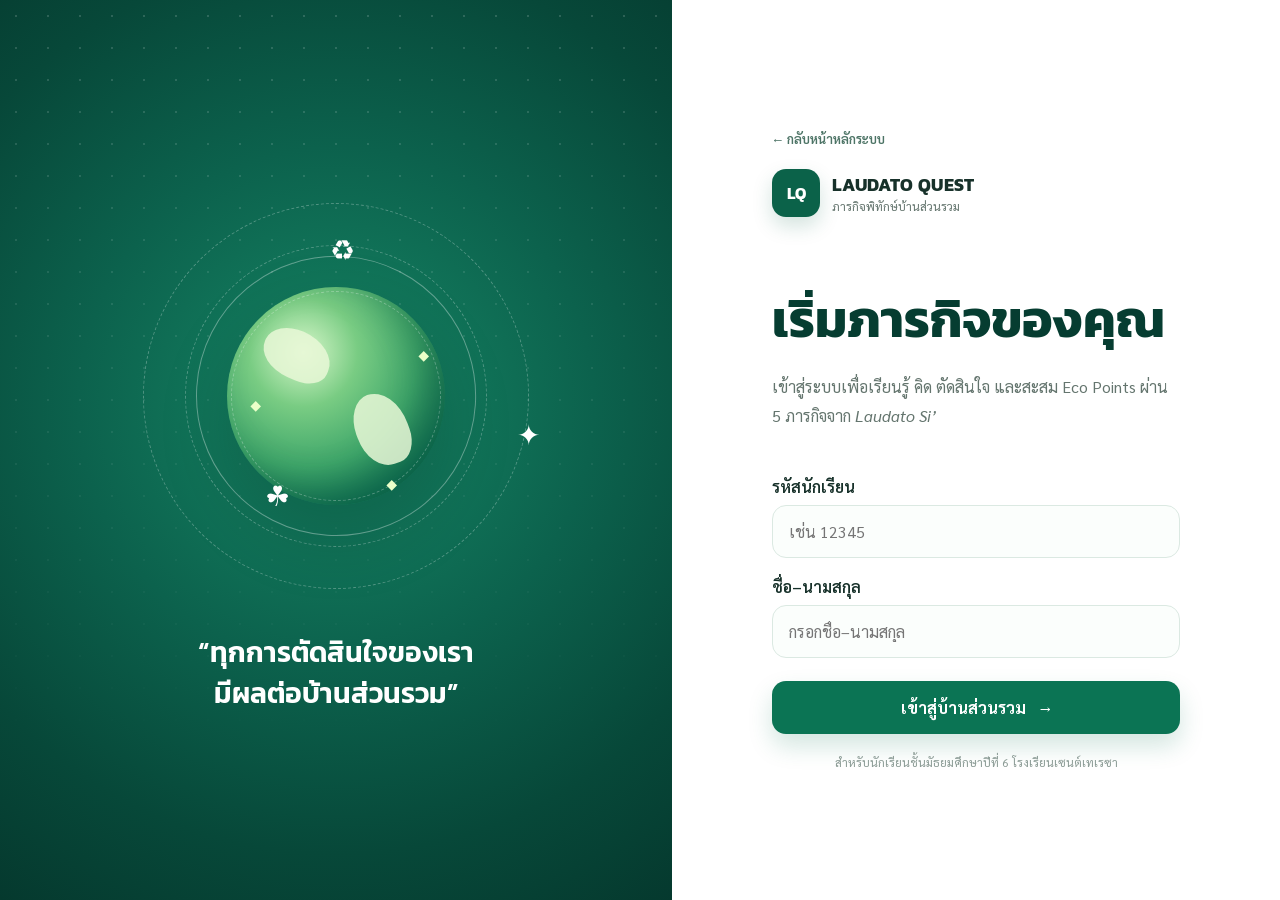
==== student.html @ 0cfd8589 "Move student app to dedicated student page" ====
<!doctype html>
<html lang="th">
<head>
  <meta charset="utf-8" />
  <meta name="viewport" content="width=device-width, initial-scale=1" />
  <meta name="theme-color" content="#0b6b4f" />
  <meta name="description" content="LAUDATO QUEST เว็บแอปพลิเคชันเกมมิฟิเคชัน เรื่อง พระสมณสาส์น Laudato Si’" />
  <title>LAUDATO QUEST | ระบบนักเรียน</title>
  <link rel="preconnect" href="https://fonts.googleapis.com">
  <link rel="preconnect" href="https://fonts.gstatic.com" crossorigin>
  <link href="https://fonts.googleapis.com/css2?family=Kanit:wght@400;500;600;700&family=Sarabun:wght@400;500;600;700&display=swap" rel="stylesheet">
  <link rel="stylesheet" href="styles.css" />
  <style>
    .account-actions{display:flex;align-items:center;gap:8px}
    .logout-button{height:50px;border:1px solid #e6ece9;background:#fff;color:#7a4b45;border-radius:16px;padding:0 14px;display:flex;align-items:center;gap:7px;font-weight:700;transition:.2s}
    .logout-button:hover{background:#fff4f1;border-color:#e9c6bd;color:#9a473a;transform:translateY(-1px)}
    .logout-button svg{width:18px;height:18px;fill:none;stroke:currentColor;stroke-width:2;stroke-linecap:round;stroke-linejoin:round}
    .portal-back{display:inline-flex;align-items:center;gap:7px;color:#4d7466;text-decoration:none;font:600 13px "Sarabun";margin-bottom:22px}.portal-back:hover{color:#0b6b4f}
    @media(max-width:760px){.logout-button{width:44px;height:44px;padding:0;justify-content:center;border-radius:13px}.logout-button .logout-text{display:none}.account-actions{gap:6px}.profile-pill{padding-right:8px}}
  </style>
</head>
<body>
  <div class="ambient ambient-one"></div>
  <div class="ambient ambient-two"></div>

  <section class="login-screen" id="loginScreen" aria-labelledby="loginTitle">
    <div class="login-visual" aria-hidden="true">
      <div class="planet-wrap">
        <div class="planet">
          <span class="leaf leaf-a">◆</span>
          <span class="leaf leaf-b">◆</span>
          <span class="leaf leaf-c">◆</span>
          <div class="planet-ring"></div>
        </div>
        <div class="orbit orbit-a"><span>♻</span></div>
        <div class="orbit orbit-b"><span>✦</span></div>
        <div class="orbit orbit-c"><span>☘</span></div>
      </div>
      <p class="visual-quote">“ทุกการตัดสินใจของเรา<br>มีผลต่อบ้านส่วนรวม”</p>
    </div>

    <div class="login-panel">
      <a class="portal-back" href="index.html">← กลับหน้าหลักระบบ</a>
      <div class="brand brand-login">
        <div class="brand-mark">LQ</div>
        <div>
          <strong>LAUDATO QUEST</strong>
          <span>ภารกิจพิทักษ์บ้านส่วนรวม</span>
        </div>
      </div>

      <div class="login-copy">
        <h1 id="loginTitle">เริ่มภารกิจของคุณ</h1>
        <p>เข้าสู่ระบบเพื่อเรียนรู้ คิด ตัดสินใจ และสะสม Eco Points ผ่าน 5 ภารกิจจาก <em>Laudato Si’</em></p>
      </div>

      <form id="loginForm" class="login-form">
        <label>
          <span>รหัสนักเรียน</span>
          <input id="studentId" name="studentId" inputmode="numeric" autocomplete="username" placeholder="เช่น 12345" required />
        </label>
        <label>
          <span>ชื่อ–นามสกุล</span>
          <input id="studentName" name="studentName" autocomplete="name" placeholder="กรอกชื่อ–นามสกุล" required />
        </label>
        <button class="btn btn-primary btn-large" type="submit">เข้าสู่บ้านส่วนรวม <span>→</span></button>
      </form>
      <p class="login-note">สำหรับนักเรียนชั้นมัธยมศึกษาปีที่ 6 โรงเรียนเซนต์เทเรซา</p>
    </div>
  </section>

  <div class="app-shell is-hidden" id="appShell">
    <header class="topbar">
      <a class="brand" href="#home" aria-label="LAUDATO QUEST หน้าหลัก">
        <div class="brand-mark">LQ</div>
        <div>
          <strong>LAUDATO QUEST</strong>
          <span>ภารกิจพิทักษ์บ้านส่วนรวม</span>
        </div>
      </a>
      <nav class="nav-links" aria-label="เมนูหลัก">
        <a class="active" href="#home">หน้าหลัก</a>
        <a href="#missions">ภารกิจ</a>
        <a href="#progress">ความก้าวหน้า</a>
      </nav>
      <div class="account-actions">
        <button class="profile-pill" id="profileButton" type="button" aria-label="ข้อมูลผู้เล่น">
          <span class="avatar" id="avatarInitial">T</span>
          <span class="profile-copy"><strong id="profileName">นักเรียน</strong><small id="profileLevel">Eco Explorer</small></span>
        </button>
        <button class="logout-button" id="logoutButton" type="button" aria-label="ออกจากระบบ">
          <svg viewBox="0 0 24 24" aria-hidden="true"><path d="M10 17l5-5-5-5"></path><path d="M15 12H3"></path><path d="M14 3h4a2 2 0 0 1 2 2v14a2 2 0 0 1-2 2h-4"></path></svg>
          <span class="logout-text">ออกจากระบบ</span>
        </button>
      </div>
    </header>

    <main>
      <section class="hero" id="home">
        <div class="hero-copy">
          <p class="section-label">OUR COMMON HOME</p>
          <h1>5 ภารกิจ เพื่อมองโลก<br><span>ด้วยความรับผิดชอบ</span></h1>
          <p class="hero-description">เรียนรู้จากสถานการณ์ใกล้ตัว เชื่อมโยงผลกระทบ ตัดสินใจ และสะท้อนการเปลี่ยนแปลงของตัวเองตามแนวคิด <em>Laudato Si’</em></p>
          <div class="hero-actions">
            <button class="btn btn-primary" id="continueButton" type="button">เริ่มภารกิจแรก <span>→</span></button>
            <button class="btn btn-ghost" id="howToPlayButton" type="button">วิธีเล่น</button>
          </div>
        </div>

        <div class="hero-dashboard" aria-label="สรุปความก้าวหน้าผู้เล่น">
          <div class="hero-orbit">
            <div class="mini-earth">♻</div>
            <span class="dot dot-1"></span><span class="dot dot-2"></span><span class="dot dot-3"></span>
          </div>
          <div class="progress-ring" id="progressRing" style="--progress:0">
            <div><strong id="progressPercent">0%</strong><span>ความก้าวหน้า</span></div>
          </div>
          <div class="current-status">
            <span>ระดับปัจจุบัน</span>
            <strong id="heroLevel">Eco Explorer</strong>
            <small id="heroLevelThai">ผู้เริ่มสำรวจ</small>
          </div>
        </div>
      </section>

      <section class="stat-strip" id="progress">
        <article><span class="stat-icon">✦</span><div><strong id="ecoPoints">0</strong><span>Eco Points</span></div></article>
        <article><span class="stat-icon">✓</span><div><strong id="completedCount">0/5</strong><span>ภารกิจสำเร็จ</span></div></article>
        <article><span class="stat-icon">◇</span><div><strong id="badgeCount">0</strong><span>เหรียญที่ได้รับ</span></div></article>
        <article><span class="stat-icon">↗</span><div><strong id="nextTarget">100</strong><span>คะแนนสู่ระดับถัดไป</span></div></article>
      </section>

      <section class="mission-section" id="missions">
        <div class="section-heading">
          <div>
            <p class="section-label">MISSION JOURNEY</p>
            <h2>เส้นทางผู้พิทักษ์บ้านส่วนรวม</h2>
            <p>ผ่านแต่ละภารกิจเพื่อปลดล็อกบทเรียนถัดไป ทุก Mission เต็ม 100 Eco Points</p>
          </div>
          <div class="legend"><span class="legend-dot done"></span>สำเร็จ <span class="legend-dot open"></span>พร้อมเล่น <span class="legend-dot locked"></span>ล็อก</div>
        </div>
        <div class="journey" id="missionJourney"></div>
      </section>

      <section class="learning-section">
        <div class="learning-copy">
          <p class="section-label">HOW YOU LEARN</p>
          <h2>ไม่ใช่แค่ตอบถูก แต่ต้องเห็นผลของการเลือก</h2>
          <p>เกมจะพาคุณผ่านวงจรการเรียนรู้ที่เชื่อมความรู้ คุณค่า ความรับผิดชอบ และการปฏิบัติจริงเข้าด้วยกัน</p>
        </div>
        <div class="learning-flow" aria-label="วงจรการเรียนรู้">
          <div><span>01</span><strong>เรียนรู้</strong><small>สำรวจข้อมูลสำคัญ</small></div><i>→</i>
          <div><span>02</span><strong>วิเคราะห์</strong><small>เชื่อมสาเหตุและผลกระทบ</small></div><i>→</i>
          <div><span>03</span><strong>ตัดสินใจ</strong><small>เลือกจากสถานการณ์จริง</small></div><i>→</i>
          <div><span>04</span><strong>สะท้อนคิด</strong><small>พิจารณาสิ่งที่จะเปลี่ยน</small></div>
        </div>
      </section>
    </main>

    <footer>
      <div class="footer-brand"><strong>LAUDATO QUEST</strong><span>เว็บแอปพลิเคชันเกมมิฟิเคชันเพื่อการเรียนรู้</span></div>
      <p>โรงเรียนเซนต์เทเรซา · Laudato Si’ · Our Common Home</p>
    </footer>
  </div>

  <dialog class="modal" id="missionModal">
    <div class="modal-shell">
      <button class="modal-close" id="missionClose" type="button" aria-label="ปิด">×</button>
      <div class="modal-progress"><span id="modalProgressBar"></span></div>
      <div id="missionModalContent"></div>
    </div>
  </dialog>

  <dialog class="modal compact" id="howToModal">
    <div class="modal-shell">
      <button class="modal-close" id="howToClose" type="button" aria-label="ปิด">×</button>
      <div class="howto-content">
        <p class="section-label">HOW TO PLAY</p>
        <h2>วิธีเล่น LAUDATO QUEST</h2>
        <ol>
          <li><span>1</span><div><strong>อ่าน Learning Card</strong><p>ทำความเข้าใจแนวคิดสำคัญของแต่ละ Mission</p></div></li>
          <li><span>2</span><div><strong>ตอบ Situation Challenge</strong><p>วิเคราะห์สถานการณ์และเลือกคำตอบที่เหมาะสม</p></div></li>
          <li><span>3</span><div><strong>อ่าน Impact Feedback</strong><p>ดูผลจากการตัดสินใจ ไม่ใช่แค่รู้ว่าถูกหรือผิด</p></div></li>
          <li><span>4</span><div><strong>ผ่านอย่างน้อย 60%</strong><p>รับ Badge และปลดล็อก Mission ถัดไป</p></div></li>
        </ol>
      </div>
    </div>
  </dialog>

  <div class="toast" id="toast" role="status" aria-live="polite"></div>

  <script src="app.js"></script>
  <script>
    document.getElementById('logoutButton')?.addEventListener('click', function () {
      const confirmed = window.confirm('ต้องการออกจากระบบใช่หรือไม่?\nความก้าวหน้าที่บันทึกในระบบจะไม่หาย');
      if (!confirmed) return;
      localStorage.removeItem('lqIdentity');
      try {
        if (document.getElementById('missionModal')?.open) document.getElementById('missionModal').close();
        if (document.getElementById('howToModal')?.open) document.getElementById('howToModal').close();
      } catch (_) {}
      window.location.reload();
    });
  </script>
</body>
</html>
---- styles.css ----
:root{
  --green-950:#063d31;
  --green-900:#0a4d3d;
  --green-800:#0b6249;
  --green-700:#0b7454;
  --green-600:#13845f;
  --green-500:#22a06b;
  --mint-100:#e6f6ee;
  --mint-50:#f4fbf7;
  --gold:#d5a93e;
  --ink:#17312a;
  --muted:#64756e;
  --line:#dbe9e2;
  --white:#fff;
  --shadow:0 24px 60px rgba(7,65,48,.12);
}
*{box-sizing:border-box}
html{scroll-behavior:smooth}
body{margin:0;font-family:"Sarabun",sans-serif;background:#f8fcfa;color:var(--ink);min-height:100vh;overflow-x:hidden}
button,input{font:inherit}
button{cursor:pointer}
a{color:inherit;text-decoration:none}
.is-hidden{display:none!important}
.ambient{position:fixed;border-radius:50%;filter:blur(80px);pointer-events:none;z-index:-2;opacity:.46}
.ambient-one{width:460px;height:460px;background:#d7f4e5;top:-180px;left:-120px}
.ambient-two{width:420px;height:420px;background:#e6efd6;right:-180px;top:45vh}

.login-screen{min-height:100vh;display:grid;grid-template-columns:1.05fr .95fr;background:var(--white)}
.login-visual{position:relative;overflow:hidden;display:flex;flex-direction:column;align-items:center;justify-content:center;padding:48px;background:radial-gradient(circle at 50% 45%,#168765 0,#0c624d 43%,#074839 75%,#05392e 100%);color:white}
.login-visual:before{content:"";position:absolute;inset:0;background-image:radial-gradient(rgba(255,255,255,.16) 1px,transparent 1px);background-size:32px 32px;mask-image:linear-gradient(to bottom,black,transparent 85%)}
.planet-wrap{position:relative;width:min(420px,72vw);aspect-ratio:1;display:grid;place-items:center}
.planet{position:relative;width:52%;aspect-ratio:1;border-radius:50%;background:radial-gradient(circle at 35% 30%,#d7f7ca,#79cc83 26%,#3ea66a 55%,#137958 76%,#0a5c46);box-shadow:inset -22px -16px 38px rgba(3,58,43,.3),0 30px 70px rgba(0,0,0,.18)}
.planet:before,.planet:after{content:"";position:absolute;background:#e9f8d7;border-radius:50% 60% 42% 55%;opacity:.85;transform:rotate(24deg)}
.planet:before{width:32%;height:22%;left:16%;top:20%}.planet:after{width:24%;height:34%;right:17%;bottom:18%;transform:rotate(-20deg)}
.planet-ring{position:absolute;inset:-14%;border:1px solid rgba(255,255,255,.34);border-radius:50%;transform:rotate(-18deg)}
.leaf{position:absolute;color:#eaffc8;font-size:20px}.leaf-a{left:9%;top:48%}.leaf-b{right:5%;top:25%}.leaf-c{right:20%;bottom:4%}
.orbit{position:absolute;inset:14%;border:1px dashed rgba(255,255,255,.28);border-radius:50%;animation:spin 22s linear infinite}.orbit span{position:absolute;top:-16px;left:48%;font-size:28px}.orbit-b{inset:4%;animation-duration:31s;animation-direction:reverse}.orbit-b span{top:55%;left:auto;right:-12px}.orbit-c{inset:25%;animation-duration:17s}.orbit-c span{top:auto;bottom:-13px;left:16%}
@keyframes spin{to{transform:rotate(360deg)}}
.visual-quote{position:relative;text-align:center;font-family:"Kanit",sans-serif;font-size:clamp(22px,2.2vw,34px);font-weight:600;line-height:1.45;margin:26px 0 0}
.login-panel{display:flex;flex-direction:column;justify-content:center;padding:clamp(34px,8vw,100px);max-width:700px}
.brand{display:flex;align-items:center;gap:12px}.brand-mark{width:42px;height:42px;border-radius:14px;display:grid;place-items:center;background:var(--green-800);color:#fff;font-family:"Kanit";font-weight:700;box-shadow:0 9px 20px rgba(11,98,73,.18)}
.brand strong{display:block;font-family:"Kanit";letter-spacing:.02em}.brand span{display:block;font-size:12px;color:var(--muted)}
.brand-login{margin-bottom:64px}.brand-login .brand-mark{width:48px;height:48px}.brand-login strong{font-size:18px}
.login-copy h1{font-family:"Kanit";font-size:clamp(34px,4vw,52px);margin:0 0 14px;color:var(--green-950)}
.login-copy p{color:var(--muted);line-height:1.8;max-width:520px}
.login-form{display:grid;gap:18px;margin-top:30px}.login-form label span{display:block;font-weight:600;margin-bottom:8px}.login-form input{width:100%;border:1px solid var(--line);background:#fbfefc;border-radius:14px;padding:15px 16px;outline:none;transition:.2s}.login-form input:focus{border-color:#59a988;box-shadow:0 0 0 4px rgba(34,160,107,.1)}
.login-note{margin:20px 0 0;text-align:center;color:#8a9a94;font-size:12px}
.btn{border:0;border-radius:14px;padding:13px 18px;font-weight:700;display:inline-flex;align-items:center;justify-content:center;gap:12px;transition:.2s}.btn:hover{transform:translateY(-1px)}.btn-primary{background:var(--green-700);color:#fff;box-shadow:0 12px 24px rgba(11,116,84,.18)}.btn-primary:hover{background:var(--green-800)}.btn-ghost{background:#edf7f2;color:var(--green-800)}.btn-large{padding:16px 20px;width:100%;margin-top:5px}

.topbar{height:82px;background:rgba(255,255,255,.92);backdrop-filter:blur(16px);border-bottom:1px solid #ebf2ee;position:sticky;top:0;z-index:30;display:flex;align-items:center;justify-content:space-between;padding:0 max(28px,calc((100vw - 1180px)/2))}
.nav-links{display:flex;align-items:center;gap:32px}.nav-links a{color:#65756f;font-size:14px;font-weight:600;position:relative}.nav-links a.active,.nav-links a:hover{color:var(--green-800)}.nav-links a.active:after{content:"";height:2px;background:var(--green-600);position:absolute;left:0;right:0;bottom:-10px}
.profile-pill{border:1px solid #e4eee9;background:#fff;border-radius:16px;padding:7px 11px 7px 8px;display:flex;align-items:center;gap:9px}.avatar{width:34px;height:34px;border-radius:11px;background:var(--mint-100);display:grid;place-items:center;color:var(--green-800);font-weight:700}.profile-copy{text-align:left}.profile-copy strong{display:block;font-size:12px;max-width:130px;white-space:nowrap;overflow:hidden;text-overflow:ellipsis}.profile-copy small{display:block;color:var(--muted);font-size:10px;margin-top:2px}
main{max-width:1180px;margin:auto;padding:0 28px}
.hero{min-height:550px;display:grid;grid-template-columns:1.12fr .88fr;align-items:center;gap:70px;padding:72px 0 50px}.section-label{font:700 12px "Kanit";letter-spacing:.16em;color:var(--green-600);margin:0 0 14px}.hero h1{font-family:"Kanit";font-weight:700;font-size:clamp(42px,5.3vw,72px);line-height:1.08;margin:0;color:var(--green-950);letter-spacing:-.02em}.hero h1 span{color:var(--green-600)}.hero-description{font-size:17px;line-height:1.9;color:var(--muted);max-width:640px;margin:24px 0 30px}.hero-actions{display:flex;gap:12px;flex-wrap:wrap}.hero-dashboard{position:relative;min-height:410px;border-radius:36px;background:linear-gradient(150deg,#eaf8f1,#f6fbf5);border:1px solid #dceee5;box-shadow:var(--shadow);overflow:hidden;display:grid;place-items:center}.hero-dashboard:before{content:"";position:absolute;width:320px;height:320px;border-radius:50%;border:1px solid rgba(24,133,94,.13)}.hero-orbit{position:absolute;inset:0}.mini-earth{position:absolute;top:38px;right:46px;width:72px;height:72px;border-radius:50%;background:var(--green-800);color:#e7ffd4;display:grid;place-items:center;font-size:30px;box-shadow:0 16px 30px rgba(8,83,61,.18)}.dot{position:absolute;width:12px;height:12px;border-radius:50%;background:var(--gold)}.dot-1{left:14%;top:28%}.dot-2{right:17%;bottom:24%;background:#71bf8b}.dot-3{left:23%;bottom:12%;width:8px;height:8px;background:#aacd7c}
.progress-ring{position:relative;width:185px;height:185px;border-radius:50%;display:grid;place-items:center;background:conic-gradient(var(--green-600) calc(var(--progress)*1%),#dcebe4 0);z-index:2}.progress-ring:before{content:"";position:absolute;inset:12px;background:#f6fbf8;border-radius:50%}.progress-ring div{position:relative;text-align:center}.progress-ring strong{display:block;font:700 40px "Kanit";color:var(--green-900)}.progress-ring span{font-size:12px;color:var(--muted)}.current-status{position:absolute;bottom:24px;left:24px;right:24px;background:#fff;border:1px solid #e5eee9;border-radius:17px;padding:14px 17px}.current-status span,.current-status small{display:block;color:var(--muted);font-size:11px}.current-status strong{display:block;font:600 17px "Kanit";color:var(--green-900);margin:2px 0}
.stat-strip{display:grid;grid-template-columns:repeat(4,1fr);border:1px solid var(--line);border-radius:24px;background:#fff;overflow:hidden;box-shadow:0 12px 35px rgba(10,77,61,.05)}.stat-strip article{padding:22px 24px;display:flex;align-items:center;gap:14px;border-right:1px solid var(--line)}.stat-strip article:last-child{border-right:0}.stat-icon{width:42px;height:42px;border-radius:13px;background:var(--mint-100);color:var(--green-700);display:grid;place-items:center;font-size:18px}.stat-strip strong{display:block;font:700 21px "Kanit";color:var(--green-950)}.stat-strip article div span{display:block;font-size:11px;color:var(--muted)}
.mission-section{padding:100px 0 80px}.section-heading{display:flex;justify-content:space-between;align-items:end;gap:30px;margin-bottom:45px}.section-heading h2,.learning-copy h2{font:700 clamp(28px,3.4vw,44px) "Kanit";color:var(--green-950);margin:0 0 10px}.section-heading p,.learning-copy p{color:var(--muted);margin:0;line-height:1.7}.legend{font-size:11px;color:var(--muted);white-space:nowrap}.legend-dot{display:inline-block;width:8px;height:8px;border-radius:50%;margin:0 5px 0 12px}.legend-dot.done{background:#20a56e}.legend-dot.open{background:var(--gold)}.legend-dot.locked{background:#bcc9c3}
.journey{position:relative;display:grid;gap:18px}.journey:before{content:"";position:absolute;left:39px;top:42px;bottom:42px;width:2px;background:#dce9e2}.mission-card{position:relative;display:grid;grid-template-columns:80px 1fr auto;align-items:center;gap:22px;background:#fff;border:1px solid var(--line);border-radius:22px;padding:20px 22px;transition:.25s;box-shadow:0 8px 26px rgba(10,77,61,.04)}.mission-card:hover:not(.locked){transform:translateY(-2px);box-shadow:0 16px 36px rgba(10,77,61,.09);border-color:#bcdccf}.mission-number{position:relative;z-index:2;width:52px;height:52px;border-radius:17px;background:#edf5f1;color:var(--green-800);display:grid;place-items:center;font:700 18px "Kanit";border:5px solid #fff}.mission-card.available .mission-number{background:#fff4d9;color:#9a7212}.mission-card.completed .mission-number{background:var(--green-600);color:#fff}.mission-card.locked{opacity:.58;background:#f7faf8}.mission-copy h3{font:600 20px "Kanit";margin:0 0 5px;color:var(--green-950)}.mission-copy p{margin:0;color:var(--muted);font-size:13px}.mission-meta{display:flex;gap:12px;margin-top:10px;font-size:10px;color:#789087}.mission-meta span{background:#f2f8f5;border-radius:20px;padding:5px 9px}.mission-action{display:flex;align-items:center;gap:12px}.mission-action strong{font:700 14px "Kanit";color:var(--green-800)}.mission-action button{width:42px;height:42px;border:0;border-radius:14px;background:#eef7f3;color:var(--green-800);font-size:18px}.mission-card.available .mission-action button{background:var(--green-700);color:#fff}.mission-card.locked .mission-action button{cursor:not-allowed}
.learning-section{display:grid;grid-template-columns:.75fr 1.25fr;gap:70px;align-items:center;padding:70px 0 110px;border-top:1px solid #e7f0eb}.learning-flow{display:grid;grid-template-columns:1fr auto 1fr auto 1fr auto 1fr;align-items:center}.learning-flow div{min-height:150px;padding:19px;background:#fff;border:1px solid var(--line);border-radius:20px}.learning-flow div span{font:600 12px "Kanit";color:var(--green-600)}.learning-flow strong{display:block;font:600 17px "Kanit";margin:24px 0 4px;color:var(--green-900)}.learning-flow small{color:var(--muted);line-height:1.5}.learning-flow i{font-style:normal;color:#a0b5ab;margin:0 6px}
footer{border-top:1px solid #e8f0ec;padding:34px max(28px,calc((100vw - 1180px)/2));display:flex;align-items:center;justify-content:space-between;color:var(--muted);font-size:11px;background:#fff}.footer-brand strong{font:700 13px "Kanit";color:var(--green-900);display:block}.footer-brand span{font-size:10px}

.modal{border:0;padding:0;background:transparent;width:min(720px,calc(100vw - 32px));max-height:90vh}.modal::backdrop{background:rgba(4,35,27,.65);backdrop-filter:blur(4px)}.modal-shell{position:relative;background:#fff;border-radius:28px;overflow:hidden;box-shadow:0 30px 80px rgba(0,0,0,.24)}.modal-close{position:absolute;right:16px;top:14px;z-index:5;width:38px;height:38px;border-radius:50%;border:0;background:rgba(255,255,255,.9);color:#4c645a;font-size:24px}.modal-progress{height:6px;background:#e8f0ec}.modal-progress span{display:block;height:100%;width:0;background:var(--green-600);transition:.3s}.mission-modal-body{padding:42px 42px 36px}.mission-modal-body .mission-kicker{font:700 11px "Kanit";letter-spacing:.14em;color:var(--green-600)}.mission-modal-body h2{font:700 31px "Kanit";color:var(--green-950);margin:8px 0}.mission-modal-body .lead{color:var(--muted);line-height:1.8}.learning-card-box{background:var(--mint-50);border:1px solid #dcefe5;border-radius:20px;padding:20px;margin:24px 0}.learning-card-box strong{font:600 17px "Kanit";color:var(--green-800)}.learning-card-box p{color:#526b61;line-height:1.8;margin-bottom:0}.question-box{margin-top:24px}.question-box h3{font:600 20px "Kanit";line-height:1.55}.option-list{display:grid;gap:10px}.option-btn{border:1px solid var(--line);background:#fff;border-radius:14px;padding:13px 15px;text-align:left;color:var(--ink);transition:.18s}.option-btn:hover{border-color:#83bda4;background:#f7fcf9}.option-btn.selected{border-color:var(--green-600);background:#edf9f3}.feedback-box{border-radius:16px;padding:16px 18px;margin:18px 0;line-height:1.7}.feedback-box.correct{background:#e7f7ef;color:#176543}.feedback-box.incorrect{background:#fff5dc;color:#80611b}.modal-actions{display:flex;justify-content:flex-end;gap:10px;margin-top:24px}.result-panel{text-align:center;padding:20px 4px}.result-medal{width:84px;height:84px;border-radius:50%;margin:0 auto 18px;background:linear-gradient(145deg,#f3cf6b,#bd8d27);display:grid;place-items:center;color:#fff;font-size:36px;box-shadow:0 18px 35px rgba(177,127,27,.24)}.result-panel h3{font:700 28px "Kanit";color:var(--green-950);margin:0}.result-score{font:700 40px "Kanit";color:var(--green-600);margin:12px 0 0}.result-panel p{color:var(--muted);line-height:1.7}.howto-content{padding:44px}.howto-content h2{font:700 30px "Kanit";color:var(--green-950)}.howto-content ol{padding:0;list-style:none;display:grid;gap:16px;margin:28px 0 0}.howto-content li{display:flex;gap:14px;align-items:flex-start}.howto-content li>span{flex:0 0 38px;width:38px;height:38px;border-radius:12px;background:var(--mint-100);color:var(--green-700);display:grid;place-items:center;font-weight:700}.howto-content li strong{font:600 16px "Kanit"}.howto-content li p{margin:2px 0;color:var(--muted);font-size:13px}
.toast{position:fixed;right:22px;bottom:22px;background:var(--green-950);color:#fff;padding:13px 17px;border-radius:14px;box-shadow:var(--shadow);font-size:13px;opacity:0;transform:translateY(12px);pointer-events:none;transition:.25s;z-index:99}.toast.show{opacity:1;transform:translateY(0)}
@media(max-width:900px){.login-screen{grid-template-columns:1fr}.login-visual{min-height:360px}.planet-wrap{width:270px}.visual-quote{font-size:23px}.login-panel{padding:42px 28px}.brand-login{margin-bottom:40px}.nav-links{display:none}.topbar{padding:0 20px}.hero{grid-template-columns:1fr;padding-top:50px;gap:36px}.hero-dashboard{min-height:340px}.stat-strip{grid-template-columns:1fr 1fr}.stat-strip article:nth-child(2){border-right:0}.stat-strip article:nth-child(-n+2){border-bottom:1px solid var(--line)}.section-heading{align-items:flex-start;flex-direction:column}.learning-section{grid-template-columns:1fr;gap:30px}.learning-flow{overflow-x:auto;padding-bottom:6px;grid-template-columns:150px 22px 150px 22px 150px 22px 150px}.mission-card{grid-template-columns:65px 1fr}.mission-action{grid-column:2}.journey:before{left:31px}footer{flex-direction:column;align-items:flex-start;gap:14px}}
@media(max-width:560px){main{padding:0 18px}.topbar{height:72px;padding:0 14px}.brand span{display:none}.profile-copy{display:none}.hero{min-height:auto;padding:44px 0}.hero h1{font-size:42px}.hero-description{font-size:15px}.hero-actions .btn{width:100%}.hero-dashboard{min-height:320px;border-radius:26px}.stat-strip{grid-template-columns:1fr}.stat-strip article{border-right:0;border-bottom:1px solid var(--line)}.stat-strip article:last-child{border-bottom:0}.mission-section{padding-top:70px}.legend{white-space:normal;line-height:2}.mission-card{grid-template-columns:54px 1fr;padding:17px 15px;gap:13px}.mission-number{width:44px;height:44px;border-radius:14px}.mission-copy h3{font-size:17px}.mission-meta{flex-wrap:wrap}.journey:before{left:22px}.learning-section{padding-bottom:75px}.mission-modal-body,.howto-content{padding:38px 20px 26px}.modal-actions{flex-direction:column}.modal-actions .btn{width:100%}.login-visual{min-height:310px;padding:30px}.planet-wrap{width:220px}.visual-quote{font-size:19px}.login-copy h1{font-size:37px}footer{padding:28px 18px}}
@media(prefers-reduced-motion:reduce){*{scroll-behavior:auto!important;animation:none!important;transition:none!important}}
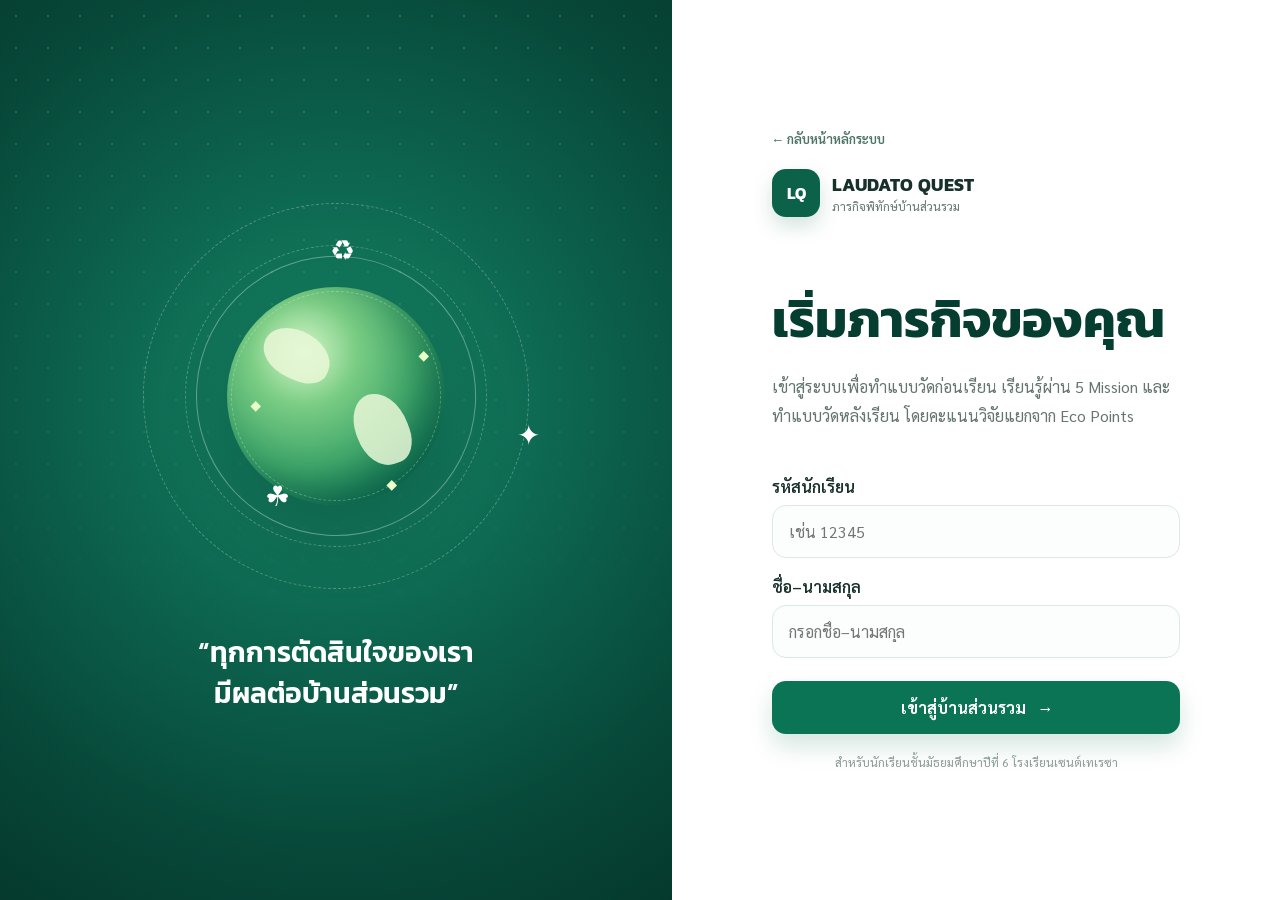
==== commit 0aadef7a: "Add Pretest Posttest workflow and certificate UI" ====
--- a/student.html
+++ b/student.html
@@ -2,205 +2,73 @@
 <html lang="th">
 <head>
   <meta charset="utf-8" />
-  <meta name="viewport" content="width=device-width, initial-scale=1" />
+  <meta name="viewport" content="width=device-width, initial-scale=1, viewport-fit=cover" />
   <meta name="theme-color" content="#0b6b4f" />
-  <meta name="description" content="LAUDATO QUEST เว็บแอปพลิเคชันเกมมิฟิเคชัน เรื่อง พระสมณสาส์น Laudato Si’" />
+  <meta name="description" content="LAUDATO QUEST ระบบนักเรียน" />
   <title>LAUDATO QUEST | ระบบนักเรียน</title>
   <link rel="preconnect" href="https://fonts.googleapis.com">
   <link rel="preconnect" href="https://fonts.gstatic.com" crossorigin>
   <link href="https://fonts.googleapis.com/css2?family=Kanit:wght@400;500;600;700&family=Sarabun:wght@400;500;600;700&display=swap" rel="stylesheet">
   <link rel="stylesheet" href="styles.css" />
+  <link rel="stylesheet" href="research.css" />
+  <link rel="stylesheet" href="responsive.css" />
   <style>
-    .account-actions{display:flex;align-items:center;gap:8px}
-    .logout-button{height:50px;border:1px solid #e6ece9;background:#fff;color:#7a4b45;border-radius:16px;padding:0 14px;display:flex;align-items:center;gap:7px;font-weight:700;transition:.2s}
-    .logout-button:hover{background:#fff4f1;border-color:#e9c6bd;color:#9a473a;transform:translateY(-1px)}
-    .logout-button svg{width:18px;height:18px;fill:none;stroke:currentColor;stroke-width:2;stroke-linecap:round;stroke-linejoin:round}
-    .portal-back{display:inline-flex;align-items:center;gap:7px;color:#4d7466;text-decoration:none;font:600 13px "Sarabun";margin-bottom:22px}.portal-back:hover{color:#0b6b4f}
-    @media(max-width:760px){.logout-button{width:44px;height:44px;padding:0;justify-content:center;border-radius:13px}.logout-button .logout-text{display:none}.account-actions{gap:6px}.profile-pill{padding-right:8px}}
+    .account-actions{display:flex;align-items:center;gap:8px}.logout-button{height:50px;border:1px solid #e6ece9;background:#fff;color:#7a4b45;border-radius:16px;padding:0 14px;display:flex;align-items:center;gap:7px;font-weight:700}.logout-button svg{width:18px;height:18px;fill:none;stroke:currentColor;stroke-width:2;stroke-linecap:round;stroke-linejoin:round}.portal-back{display:inline-flex;align-items:center;gap:7px;color:#4d7466;text-decoration:none;font:600 13px "Sarabun";margin-bottom:22px}@media(max-width:760px){.logout-button{width:44px;height:44px;padding:0;justify-content:center;border-radius:13px}.logout-button .logout-text{display:none}.account-actions{gap:6px}.profile-pill{padding-right:8px}}
   </style>
 </head>
 <body>
-  <div class="ambient ambient-one"></div>
-  <div class="ambient ambient-two"></div>
+  <div class="ambient ambient-one"></div><div class="ambient ambient-two"></div>
 
   <section class="login-screen" id="loginScreen" aria-labelledby="loginTitle">
     <div class="login-visual" aria-hidden="true">
-      <div class="planet-wrap">
-        <div class="planet">
-          <span class="leaf leaf-a">◆</span>
-          <span class="leaf leaf-b">◆</span>
-          <span class="leaf leaf-c">◆</span>
-          <div class="planet-ring"></div>
-        </div>
-        <div class="orbit orbit-a"><span>♻</span></div>
-        <div class="orbit orbit-b"><span>✦</span></div>
-        <div class="orbit orbit-c"><span>☘</span></div>
-      </div>
+      <div class="planet-wrap"><div class="planet"><span class="leaf leaf-a">◆</span><span class="leaf leaf-b">◆</span><span class="leaf leaf-c">◆</span><div class="planet-ring"></div></div><div class="orbit orbit-a"><span>♻</span></div><div class="orbit orbit-b"><span>✦</span></div><div class="orbit orbit-c"><span>☘</span></div></div>
       <p class="visual-quote">“ทุกการตัดสินใจของเรา<br>มีผลต่อบ้านส่วนรวม”</p>
     </div>
-
     <div class="login-panel">
       <a class="portal-back" href="index.html">← กลับหน้าหลักระบบ</a>
-      <div class="brand brand-login">
-        <div class="brand-mark">LQ</div>
-        <div>
-          <strong>LAUDATO QUEST</strong>
-          <span>ภารกิจพิทักษ์บ้านส่วนรวม</span>
-        </div>
-      </div>
-
-      <div class="login-copy">
-        <h1 id="loginTitle">เริ่มภารกิจของคุณ</h1>
-        <p>เข้าสู่ระบบเพื่อเรียนรู้ คิด ตัดสินใจ และสะสม Eco Points ผ่าน 5 ภารกิจจาก <em>Laudato Si’</em></p>
-      </div>
-
-      <form id="loginForm" class="login-form">
-        <label>
-          <span>รหัสนักเรียน</span>
-          <input id="studentId" name="studentId" inputmode="numeric" autocomplete="username" placeholder="เช่น 12345" required />
-        </label>
-        <label>
-          <span>ชื่อ–นามสกุล</span>
-          <input id="studentName" name="studentName" autocomplete="name" placeholder="กรอกชื่อ–นามสกุล" required />
-        </label>
-        <button class="btn btn-primary btn-large" type="submit">เข้าสู่บ้านส่วนรวม <span>→</span></button>
-      </form>
+      <div class="brand brand-login"><div class="brand-mark">LQ</div><div><strong>LAUDATO QUEST</strong><span>ภารกิจพิทักษ์บ้านส่วนรวม</span></div></div>
+      <div class="login-copy"><h1 id="loginTitle">เริ่มภารกิจของคุณ</h1><p>เข้าสู่ระบบเพื่อทำแบบวัดก่อนเรียน เรียนรู้ผ่าน 5 Mission และทำแบบวัดหลังเรียน โดยคะแนนวิจัยแยกจาก Eco Points</p></div>
+      <form id="loginForm" class="login-form"><label><span>รหัสนักเรียน</span><input id="studentId" name="studentId" inputmode="numeric" autocomplete="username" placeholder="เช่น 12345" required /></label><label><span>ชื่อ–นามสกุล</span><input id="studentName" name="studentName" autocomplete="name" placeholder="กรอกชื่อ–นามสกุล" required /></label><button class="btn btn-primary btn-large" type="submit">เข้าสู่บ้านส่วนรวม <span>→</span></button></form>
       <p class="login-note">สำหรับนักเรียนชั้นมัธยมศึกษาปีที่ 6 โรงเรียนเซนต์เทเรซา</p>
     </div>
   </section>
 
   <div class="app-shell is-hidden" id="appShell">
     <header class="topbar">
-      <a class="brand" href="#home" aria-label="LAUDATO QUEST หน้าหลัก">
-        <div class="brand-mark">LQ</div>
-        <div>
-          <strong>LAUDATO QUEST</strong>
-          <span>ภารกิจพิทักษ์บ้านส่วนรวม</span>
-        </div>
-      </a>
-      <nav class="nav-links" aria-label="เมนูหลัก">
-        <a class="active" href="#home">หน้าหลัก</a>
-        <a href="#missions">ภารกิจ</a>
-        <a href="#progress">ความก้าวหน้า</a>
-      </nav>
-      <div class="account-actions">
-        <button class="profile-pill" id="profileButton" type="button" aria-label="ข้อมูลผู้เล่น">
-          <span class="avatar" id="avatarInitial">T</span>
-          <span class="profile-copy"><strong id="profileName">นักเรียน</strong><small id="profileLevel">Eco Explorer</small></span>
-        </button>
-        <button class="logout-button" id="logoutButton" type="button" aria-label="ออกจากระบบ">
-          <svg viewBox="0 0 24 24" aria-hidden="true"><path d="M10 17l5-5-5-5"></path><path d="M15 12H3"></path><path d="M14 3h4a2 2 0 0 1 2 2v14a2 2 0 0 1-2 2h-4"></path></svg>
-          <span class="logout-text">ออกจากระบบ</span>
-        </button>
-      </div>
+      <a class="brand" href="#home"><div class="brand-mark">LQ</div><div><strong>LAUDATO QUEST</strong><span>ภารกิจพิทักษ์บ้านส่วนรวม</span></div></a>
+      <nav class="nav-links"><a class="active" href="#home">หน้าหลัก</a><a href="#researchFlow">ลำดับการเรียนรู้</a><a href="#missions">ภารกิจ</a><a href="#progress">ความก้าวหน้า</a></nav>
+      <div class="account-actions"><button class="profile-pill" id="profileButton" type="button"><span class="avatar" id="avatarInitial">T</span><span class="profile-copy"><strong id="profileName">นักเรียน</strong><small id="profileLevel">Eco Explorer</small></span></button><button class="logout-button" id="logoutButton" type="button" aria-label="ออกจากระบบ"><svg viewBox="0 0 24 24"><path d="M10 17l5-5-5-5"></path><path d="M15 12H3"></path><path d="M14 3h4a2 2 0 0 1 2 2v14a2 2 0 0 1-2 2h-4"></path></svg><span class="logout-text">ออกจากระบบ</span></button></div>
     </header>
 
     <main>
+      <div class="system-notice is-hidden" id="systemNotice"></div>
       <section class="hero" id="home">
-        <div class="hero-copy">
-          <p class="section-label">OUR COMMON HOME</p>
-          <h1>5 ภารกิจ เพื่อมองโลก<br><span>ด้วยความรับผิดชอบ</span></h1>
-          <p class="hero-description">เรียนรู้จากสถานการณ์ใกล้ตัว เชื่อมโยงผลกระทบ ตัดสินใจ และสะท้อนการเปลี่ยนแปลงของตัวเองตามแนวคิด <em>Laudato Si’</em></p>
-          <div class="hero-actions">
-            <button class="btn btn-primary" id="continueButton" type="button">เริ่มภารกิจแรก <span>→</span></button>
-            <button class="btn btn-ghost" id="howToPlayButton" type="button">วิธีเล่น</button>
-          </div>
-        </div>
+        <div class="hero-copy"><p class="section-label">OUR COMMON HOME</p><h1>5 ภารกิจ เพื่อมองโลก<br><span>ด้วยความรับผิดชอบ</span></h1><p class="hero-description">เรียนรู้จากสถานการณ์ใกล้ตัว เชื่อมโยงผลกระทบ ตัดสินใจ และสะท้อนการเปลี่ยนแปลงของตัวเองตามแนวคิด <em>Laudato Si’</em></p><div class="hero-actions"><button class="btn btn-primary" id="continueButton" type="button">เริ่มการเรียนรู้ <span>→</span></button><button class="btn btn-ghost" id="howToPlayButton" type="button">วิธีเล่น</button><button class="btn btn-certificate is-hidden" id="certificateButton" type="button">ใบประกาศ Guardian</button></div></div>
+        <div class="hero-dashboard"><div class="hero-orbit"><div class="mini-earth">♻</div><span class="dot dot-1"></span><span class="dot dot-2"></span><span class="dot dot-3"></span></div><div class="progress-ring" id="progressRing" style="--progress:0"><div><strong id="progressPercent">0%</strong><span>ความก้าวหน้า</span></div></div><div class="current-status"><span>ระดับปัจจุบัน</span><strong id="heroLevel">Eco Explorer</strong><small id="heroLevelThai">ผู้เริ่มสำรวจ</small></div></div>
+      </section>
 
-        <div class="hero-dashboard" aria-label="สรุปความก้าวหน้าผู้เล่น">
-          <div class="hero-orbit">
-            <div class="mini-earth">♻</div>
-            <span class="dot dot-1"></span><span class="dot dot-2"></span><span class="dot dot-3"></span>
-          </div>
-          <div class="progress-ring" id="progressRing" style="--progress:0">
-            <div><strong id="progressPercent">0%</strong><span>ความก้าวหน้า</span></div>
-          </div>
-          <div class="current-status">
-            <span>ระดับปัจจุบัน</span>
-            <strong id="heroLevel">Eco Explorer</strong>
-            <small id="heroLevelThai">ผู้เริ่มสำรวจ</small>
-          </div>
+      <section class="research-flow-section" id="researchFlow">
+        <div class="section-heading"><div><p class="section-label">RESEARCH LEARNING FLOW</p><h2>ลำดับการเรียนรู้และการเก็บข้อมูล</h2><p>คะแนนแบบวัดก่อน–หลังเรียนแยกจากคะแนนเกม Eco Points และใช้สำหรับการวิเคราะห์ผลการวิจัย</p></div></div>
+        <div class="research-flow-grid">
+          <article class="research-step pending" id="pretestStep"><span class="research-step-no">01</span><div><small>ก่อนเริ่มเกม</small><h3>แบบวัดก่อนเรียน</h3><p>แบบวัดจิตสำนึกรับผิดชอบต่อสิ่งแวดล้อม 40 ข้อ</p><strong class="research-step-status">รอดำเนินการ</strong><button class="research-action" id="pretestButton" type="button">ทำแบบวัดก่อนเรียน</button></div></article>
+          <article class="research-step pending" id="missionsStep"><span class="research-step-no">02</span><div><small>การจัดการเรียนรู้</small><h3>LAUDATO QUEST</h3><p>เรียนรู้ผ่าน 5 Mission พร้อม Situation Challenge, Feedback และ Reflection</p><strong class="research-step-status">0/5 Mission</strong><a class="research-action link" href="#missions">ดูภารกิจ</a></div></article>
+          <article class="research-step pending" id="posttestStep"><span class="research-step-no">03</span><div><small>หลังครบทุก Mission</small><h3>แบบวัดหลังเรียน</h3><p>ใช้แบบวัดชุดเดียวกับก่อนเรียนเพื่อเปรียบเทียบผล</p><strong class="research-step-status">รอดำเนินการ</strong><button class="research-action blue" id="posttestButton" type="button">ผ่าน 5 Mission เพื่อปลดล็อก</button></div></article>
         </div>
       </section>
 
-      <section class="stat-strip" id="progress">
-        <article><span class="stat-icon">✦</span><div><strong id="ecoPoints">0</strong><span>Eco Points</span></div></article>
-        <article><span class="stat-icon">✓</span><div><strong id="completedCount">0/5</strong><span>ภารกิจสำเร็จ</span></div></article>
-        <article><span class="stat-icon">◇</span><div><strong id="badgeCount">0</strong><span>เหรียญที่ได้รับ</span></div></article>
-        <article><span class="stat-icon">↗</span><div><strong id="nextTarget">100</strong><span>คะแนนสู่ระดับถัดไป</span></div></article>
-      </section>
+      <section class="stat-strip" id="progress"><article><span class="stat-icon">✦</span><div><strong id="ecoPoints">0</strong><span>Eco Points</span></div></article><article><span class="stat-icon">✓</span><div><strong id="completedCount">0/5</strong><span>ภารกิจสำเร็จ</span></div></article><article><span class="stat-icon">◇</span><div><strong id="badgeCount">0</strong><span>เหรียญที่ได้รับ</span></div></article><article><span class="stat-icon">↗</span><div><strong id="nextTarget">100</strong><span>คะแนนสู่ระดับถัดไป</span></div></article></section>
 
-      <section class="mission-section" id="missions">
-        <div class="section-heading">
-          <div>
-            <p class="section-label">MISSION JOURNEY</p>
-            <h2>เส้นทางผู้พิทักษ์บ้านส่วนรวม</h2>
-            <p>ผ่านแต่ละภารกิจเพื่อปลดล็อกบทเรียนถัดไป ทุก Mission เต็ม 100 Eco Points</p>
-          </div>
-          <div class="legend"><span class="legend-dot done"></span>สำเร็จ <span class="legend-dot open"></span>พร้อมเล่น <span class="legend-dot locked"></span>ล็อก</div>
-        </div>
-        <div class="journey" id="missionJourney"></div>
-      </section>
+      <section class="mission-section" id="missions"><div class="section-heading"><div><p class="section-label">MISSION JOURNEY</p><h2>เส้นทางผู้พิทักษ์บ้านส่วนรวม</h2><p>ผ่านแต่ละภารกิจเพื่อปลดล็อกบทเรียนถัดไป ทุก Mission เต็ม 100 Eco Points</p></div><div class="legend"><span class="legend-dot done"></span>สำเร็จ <span class="legend-dot open"></span>พร้อมเล่น <span class="legend-dot locked"></span>ล็อก</div></div><div class="journey" id="missionJourney"></div></section>
 
-      <section class="learning-section">
-        <div class="learning-copy">
-          <p class="section-label">HOW YOU LEARN</p>
-          <h2>ไม่ใช่แค่ตอบถูก แต่ต้องเห็นผลของการเลือก</h2>
-          <p>เกมจะพาคุณผ่านวงจรการเรียนรู้ที่เชื่อมความรู้ คุณค่า ความรับผิดชอบ และการปฏิบัติจริงเข้าด้วยกัน</p>
-        </div>
-        <div class="learning-flow" aria-label="วงจรการเรียนรู้">
-          <div><span>01</span><strong>เรียนรู้</strong><small>สำรวจข้อมูลสำคัญ</small></div><i>→</i>
-          <div><span>02</span><strong>วิเคราะห์</strong><small>เชื่อมสาเหตุและผลกระทบ</small></div><i>→</i>
-          <div><span>03</span><strong>ตัดสินใจ</strong><small>เลือกจากสถานการณ์จริง</small></div><i>→</i>
-          <div><span>04</span><strong>สะท้อนคิด</strong><small>พิจารณาสิ่งที่จะเปลี่ยน</small></div>
-        </div>
-      </section>
+      <section class="learning-section"><div class="learning-copy"><p class="section-label">HOW YOU LEARN</p><h2>ไม่ใช่แค่ตอบถูก แต่ต้องเห็นผลของการเลือก</h2><p>เกมจะพาคุณผ่านวงจรการเรียนรู้ที่เชื่อมความรู้ คุณค่า ความรับผิดชอบ และการปฏิบัติจริงเข้าด้วยกัน</p></div><div class="learning-flow"><div><span>01</span><strong>เรียนรู้</strong><small>สำรวจข้อมูลสำคัญ</small></div><i>→</i><div><span>02</span><strong>วิเคราะห์</strong><small>เชื่อมสาเหตุและผลกระทบ</small></div><i>→</i><div><span>03</span><strong>ตัดสินใจ</strong><small>เลือกจากสถานการณ์จริง</small></div><i>→</i><div><span>04</span><strong>สะท้อนคิด</strong><small>พิจารณาสิ่งที่จะเปลี่ยน</small></div></div></section>
     </main>
-
-    <footer>
-      <div class="footer-brand"><strong>LAUDATO QUEST</strong><span>เว็บแอปพลิเคชันเกมมิฟิเคชันเพื่อการเรียนรู้</span></div>
-      <p>โรงเรียนเซนต์เทเรซา · Laudato Si’ · Our Common Home</p>
-    </footer>
+    <footer><div class="footer-brand"><strong>LAUDATO QUEST</strong><span>เว็บแอปพลิเคชันเกมมิฟิเคชันเพื่อการเรียนรู้</span></div><p>โรงเรียนเซนต์เทเรซา · Laudato Si’ · Our Common Home</p></footer>
   </div>
 
-  <dialog class="modal" id="missionModal">
-    <div class="modal-shell">
-      <button class="modal-close" id="missionClose" type="button" aria-label="ปิด">×</button>
-      <div class="modal-progress"><span id="modalProgressBar"></span></div>
-      <div id="missionModalContent"></div>
-    </div>
-  </dialog>
-
-  <dialog class="modal compact" id="howToModal">
-    <div class="modal-shell">
-      <button class="modal-close" id="howToClose" type="button" aria-label="ปิด">×</button>
-      <div class="howto-content">
-        <p class="section-label">HOW TO PLAY</p>
-        <h2>วิธีเล่น LAUDATO QUEST</h2>
-        <ol>
-          <li><span>1</span><div><strong>อ่าน Learning Card</strong><p>ทำความเข้าใจแนวคิดสำคัญของแต่ละ Mission</p></div></li>
-          <li><span>2</span><div><strong>ตอบ Situation Challenge</strong><p>วิเคราะห์สถานการณ์และเลือกคำตอบที่เหมาะสม</p></div></li>
-          <li><span>3</span><div><strong>อ่าน Impact Feedback</strong><p>ดูผลจากการตัดสินใจ ไม่ใช่แค่รู้ว่าถูกหรือผิด</p></div></li>
-          <li><span>4</span><div><strong>ผ่านอย่างน้อย 60%</strong><p>รับ Badge และปลดล็อก Mission ถัดไป</p></div></li>
-        </ol>
-      </div>
-    </div>
-  </dialog>
-
+  <dialog class="modal" id="missionModal"><div class="modal-shell"><button class="modal-close" id="missionClose" type="button">×</button><div class="modal-progress"><span id="modalProgressBar"></span></div><div id="missionModalContent"></div></div></dialog>
+  <dialog class="modal compact" id="howToModal"><div class="modal-shell"><button class="modal-close" id="howToClose" type="button">×</button><div class="howto-content"><p class="section-label">HOW TO PLAY</p><h2>วิธีเล่น LAUDATO QUEST</h2><ol><li><span>1</span><div><strong>ทำแบบวัดก่อนเรียน</strong><p>ระบบเก็บคะแนนวิจัยแยกจาก Eco Points</p></div></li><li><span>2</span><div><strong>ผ่าน 5 Mission</strong><p>อ่าน Learning Card วิเคราะห์สถานการณ์ และรับ Feedback</p></div></li><li><span>3</span><div><strong>Reflection</strong><p>สะท้อนสิ่งที่เรียนรู้และ Eco Commitment</p></div></li><li><span>4</span><div><strong>ทำแบบวัดหลังเรียน</strong><p>เมื่อผ่านครบทุก Mission ระบบจะปลดล็อก Posttest</p></div></li></ol></div></div></dialog>
+  <dialog class="assessment-modal" id="assessmentModal"><div class="assessment-shell"><button class="modal-close" id="assessmentClose" type="button">×</button><div id="assessmentContent"></div></div></dialog>
   <div class="toast" id="toast" role="status" aria-live="polite"></div>
-
   <script src="app.js"></script>
-  <script>
-    document.getElementById('logoutButton')?.addEventListener('click', function () {
-      const confirmed = window.confirm('ต้องการออกจากระบบใช่หรือไม่?\nความก้าวหน้าที่บันทึกในระบบจะไม่หาย');
-      if (!confirmed) return;
-      localStorage.removeItem('lqIdentity');
-      try {
-        if (document.getElementById('missionModal')?.open) document.getElementById('missionModal').close();
-        if (document.getElementById('howToModal')?.open) document.getElementById('howToModal').close();
-      } catch (_) {}
-      window.location.reload();
-    });
-  </script>
 </body>
 </html>
--- a/research.css
+++ b/research.css
@@ -0,0 +1,17 @@
+/* LAUDATO QUEST research + control UI */
+.system-notice{margin:18px 0 0;padding:12px 16px;border:1px solid #efd8a7;background:#fff9e9;color:#745d24;border-radius:14px;font-size:13px;line-height:1.6}
+.btn-certificate{background:#fff7df;color:#846313;border:1px solid #ead49b}
+.research-flow-section{padding:72px 0 60px;border-top:1px solid #e8f0ec}
+.research-flow-grid{display:grid;grid-template-columns:repeat(3,1fr);gap:16px}
+.research-step{position:relative;background:#fff;border:1px solid var(--line,#dbe9e2);border-radius:22px;padding:22px;display:grid;grid-template-columns:48px 1fr;gap:15px;min-height:250px;box-shadow:0 10px 28px rgba(8,77,58,.05)}
+.research-step.active{border-color:#8bc8ad;background:#f7fcf9}.research-step.active.blue{border-color:#aac8e0;background:#f7fbff}.research-step.completed{border-color:#74bd9d;background:#f2fbf6}.research-step.pending{opacity:.88}
+.research-step-no{width:44px;height:44px;border-radius:14px;background:#edf6f2;color:#0b7454;display:grid;place-items:center;font:700 13px "Kanit"}.research-step.completed .research-step-no{background:#0b7454;color:#fff}.research-step.active.blue .research-step-no{background:#eaf3fa;color:#2d648f}
+.research-step small{color:#7c8c86;font-size:10px}.research-step h3{font:600 20px "Kanit";margin:5px 0 5px;color:#083f31}.research-step p{color:#677a72;font-size:12px;line-height:1.7;margin:0 0 12px}.research-step-status{display:block;color:#0b7454;font:600 12px "Kanit";margin:8px 0 14px}.research-action{border:0;border-radius:12px;background:#0b7454;color:#fff;padding:11px 13px;font-weight:700;cursor:pointer;width:100%}.research-action:disabled{cursor:not-allowed;background:#edf1ef;color:#87938e}.research-action.blue{background:#315f86}.research-action.link{display:flex;align-items:center;justify-content:center;text-decoration:none;background:#eef7f3;color:#0b6249}
+.mission-lock-reason{display:block;margin-top:8px;color:#9a7653;font-size:10px;line-height:1.5}
+.runtime-modal-content{padding:48px 44px 42px}.runtime-modal-content h2{font:700 clamp(26px,4vw,38px) "Kanit";color:#063d31;margin:0 0 8px;line-height:1.25}.runtime-topic{color:#64756e;line-height:1.7;margin:0 0 24px}.runtime-goal{padding:16px 18px;border-radius:16px;background:#f4fbf7;border:1px solid #dbe9e2;margin:0 0 18px}.runtime-goal strong{font-family:"Kanit";color:#0a4d3d}.runtime-goal p{margin:5px 0 0;color:#64756e;line-height:1.7}.runtime-learning-cards{display:grid;gap:12px;margin:18px 0 26px}.runtime-learning-cards article{padding:18px 20px;border:1px solid #dbe9e2;border-radius:18px;background:#fff}.runtime-learning-cards small{font:700 10px "Kanit";letter-spacing:.12em;color:#13845f}.runtime-learning-cards h3{font:600 18px "Kanit";color:#063d31;margin:8px 0 6px}.runtime-learning-cards p{margin:0;color:#64756e;line-height:1.8}.runtime-learning-cards article>span{display:inline-block;margin-top:10px;font-size:10px;color:#0b7454;background:#e6f6ee;padding:4px 8px;border-radius:999px}.runtime-full{width:100%;margin-top:14px}.runtime-question-head{display:flex;align-items:center;justify-content:space-between;gap:12px}.runtime-question-head>span{font-size:11px;color:#64756e}.runtime-question{margin-top:16px!important}.runtime-options{display:grid;gap:11px;margin-top:24px}.runtime-options button{width:100%;text-align:left;display:grid;grid-template-columns:38px 1fr;gap:12px;align-items:center;padding:13px 15px;border:1px solid #dbe9e2;background:#fff;border-radius:15px;color:#17312a;transition:.18s}.runtime-options button:hover:not(:disabled){border-color:#8ac5aa;background:#f4fbf7}.runtime-options button>span{width:34px;height:34px;border-radius:11px;background:#eef7f3;display:grid;place-items:center;color:#0b6249;font:700 13px "Kanit"}.runtime-options button>strong{font-weight:600;line-height:1.55}.runtime-options button.answer-correct{background:#edf9f2;border-color:#55aa7f}.runtime-options button.answer-wrong{background:#fff5f1;border-color:#db9b83}.runtime-feedback{margin-top:18px;padding:17px 18px;border-radius:17px;background:#f6faf8;border:1px solid #dbe9e2}.runtime-feedback>strong{font:600 16px "Kanit";color:#0a4d3d}.runtime-feedback p{color:#64756e;line-height:1.7;margin:6px 0}.runtime-feedback small{color:#8b9893}.feedback-actions{display:flex;justify-content:flex-end;gap:10px;margin-top:14px}.runtime-reflection-form{display:grid;gap:16px;margin-top:22px}.runtime-reflection-form label>span{display:block;font-weight:700;margin-bottom:7px}.runtime-reflection-form textarea{width:100%;resize:vertical;border:1px solid #dbe9e2;border-radius:15px;padding:13px 14px;font:inherit;color:#17312a;background:#fbfefc;outline:none}.runtime-result{text-align:center}.runtime-result-icon{width:76px;height:76px;border-radius:24px;display:grid;place-items:center;margin:0 auto 18px;background:#0b7454;color:#fff;font:700 34px "Kanit"}.runtime-score{display:flex;align-items:baseline;justify-content:center;gap:8px;margin:18px 0}.runtime-score strong{font:700 56px "Kanit";color:#0b6249}.runtime-score span{color:#64756e}.runtime-badge{max-width:360px;margin:0 auto 18px;padding:16px;border-radius:18px;background:#fff8e7;border:1px solid #ead49b}.runtime-badge small,.runtime-badge strong,.runtime-badge span{display:block}.runtime-badge strong{font:600 18px "Kanit";color:#775815;margin:4px 0}.runtime-result-note{color:#64756e;line-height:1.7;max-width:520px;margin:0 auto 18px}
+.assessment-modal{border:0;padding:0;background:transparent;width:min(860px,calc(100vw - 28px));max-height:94vh}.assessment-modal::backdrop{background:rgba(4,35,27,.68);backdrop-filter:blur(4px)}.assessment-shell{position:relative;background:#fff;border-radius:26px;padding:36px 38px;max-height:92vh;overflow:auto;box-shadow:0 30px 80px rgba(0,0,0,.25)}
+.assessment-head{display:flex;justify-content:space-between;align-items:flex-start;gap:20px;padding-right:34px}.assessment-head p{font:700 11px "Kanit";letter-spacing:.12em;color:#0b7454;margin:0}.assessment-head h2{font:700 28px "Kanit";color:#063d31;margin:4px 0}.assessment-head>span{font:700 22px "Kanit";color:#13845f}.assessment-progress{height:7px;border-radius:999px;background:#eaf1ed;overflow:hidden}.assessment-progress span{display:block;height:100%;background:#0b7454;border-radius:999px}.assessment-question{padding:28px 0 16px}.assessment-question h3{font:600 22px/1.55 "Kanit";color:#17312a;margin:0 0 22px}.assessment-options{display:grid;gap:10px}.assessment-choice{border:1px solid #dbe9e2;background:#fff;border-radius:15px;padding:13px 15px;text-align:left;display:grid;grid-template-columns:36px 1fr;gap:10px;align-items:center;color:#17312a}.assessment-choice span{width:32px;height:32px;border-radius:10px;background:#eef7f3;display:grid;place-items:center;color:#0b6249;font-weight:700}.assessment-choice.selected{border-color:#0b7454;background:#eef9f4;box-shadow:0 0 0 3px rgba(11,116,84,.08)}.likert-grid{display:grid;grid-template-columns:repeat(5,1fr);gap:9px}.likert-choice{border:1px solid #dbe9e2;background:#fff;border-radius:14px;padding:12px 7px;color:#17312a;min-height:86px}.likert-choice strong,.likert-choice span{display:block}.likert-choice strong{font:700 20px "Kanit";color:#0b7454}.likert-choice span{font-size:10px;color:#6b7b75;line-height:1.35;margin-top:3px}.likert-choice.selected{border-color:#0b7454;background:#eef9f4;box-shadow:0 0 0 3px rgba(11,116,84,.08)}.assessment-note{font-size:11px;line-height:1.6;color:#809089;background:#f7faf8;border-radius:12px;padding:10px 12px}.assessment-actions{display:flex;justify-content:space-between;gap:12px;margin-top:22px}.assessment-actions .btn{min-width:130px}
+.teacher-control-panel{background:#fff;border:1px solid var(--line,#dce9e2);border-radius:24px;padding:24px;margin:22px 0}.control-head{display:flex;align-items:flex-end;justify-content:space-between;gap:18px;margin-bottom:18px}.control-head h2{font:600 22px "Kanit";margin:0;color:var(--green-dark,#07513e)}.control-head p{margin:4px 0 0;color:var(--muted,#6d7d76);font-size:12px}.control-global-grid{display:grid;grid-template-columns:repeat(4,1fr);gap:12px}.control-card{border:1px solid var(--line,#dce9e2);border-radius:17px;padding:15px;background:#fbfefc}.control-card small{display:block;color:var(--muted,#6d7d76);font-size:10px}.control-card strong{display:block;font:600 15px "Kanit";margin:4px 0 10px}.toggle-row{display:flex;gap:7px}.toggle-btn{border:1px solid #d9e6df;border-radius:10px;background:#fff;padding:8px 10px;font-weight:700;font-size:11px;color:#60726a}.toggle-btn.active{background:#0b7454;color:#fff;border-color:#0b7454}.control-card select{width:100%;border:1px solid #dce9e2;border-radius:10px;padding:9px;background:#fff}.mission-control-list{display:grid;gap:8px;margin-top:16px}.mission-control-row{display:grid;grid-template-columns:42px minmax(180px,1fr) auto auto;align-items:center;gap:10px;border:1px solid #e4ede8;border-radius:14px;padding:10px 12px}.mission-control-row>span:first-child{font:700 11px "Kanit";color:#0b7454}.mission-control-row strong{font-size:12px}.control-switch{border:0;border-radius:999px;padding:7px 10px;font-weight:700;font-size:10px;background:#eff2f1;color:#6d7975}.control-switch.on{background:#e4f6ed;color:#087249}.control-switch.answers.on{background:#e7f1fb;color:#285e89}.report-actions{display:flex;flex-wrap:wrap;gap:8px}.report-btn{border:0;border-radius:11px;padding:10px 13px;font-weight:700;cursor:pointer;background:#edf7f2;color:#07513e}.report-btn.excel{background:#e9f4eb;color:#1b6d36}.report-btn.backup{background:#fff4df;color:#856414}
+.status-pill.waiting-posttest{background:#e7f1fb;color:#2b628d}.timeline{display:grid;gap:0;margin-top:12px}.timeline-item{display:grid;grid-template-columns:28px 1fr auto;gap:10px;position:relative;padding-bottom:14px}.timeline-item:not(:last-child)::before{content:"";position:absolute;left:13px;top:26px;bottom:0;width:2px;background:#e2ebe6}.timeline-dot{width:28px;height:28px;border-radius:50%;display:grid;place-items:center;background:#f0f3f1;color:#7b8984;font-size:11px;z-index:1}.timeline-item.completed .timeline-dot{background:#0b7454;color:#fff}.timeline-item.in-progress .timeline-dot{background:#fff3cf;color:#906c14}.timeline-item.waiting .timeline-dot{background:#e7f1fb;color:#2b628d}.timeline-copy strong{display:block;font-size:12px}.timeline-copy small{color:#7e8b86;font-size:10px}.timeline-meta{text-align:right;font-size:10px;color:#6d7d76}.research-score-grid{display:grid;grid-template-columns:repeat(2,1fr);gap:10px}.research-score-card{border:1px solid #dce9e2;border-radius:14px;padding:13px}.research-score-card h4{font:600 14px "Kanit";color:#07513e;margin:0 0 8px}.research-score-values{display:grid;grid-template-columns:repeat(5,1fr);gap:5px}.research-score-values span{background:#f7faf8;border-radius:9px;padding:7px 5px;text-align:center;font-size:9px;color:#6d7d76}.research-score-values strong{display:block;font:700 14px "Kanit";color:#0b7454}
+@media(max-width:900px){.research-flow-grid{grid-template-columns:1fr}.control-global-grid{grid-template-columns:repeat(2,1fr)}.research-score-grid{grid-template-columns:1fr}}
+@media(max-width:640px){.research-flow-section{padding:48px 0}.research-step{grid-template-columns:42px 1fr;padding:17px;min-height:auto}.research-step-no{width:38px;height:38px}.runtime-modal-content{padding:42px 20px 26px}.runtime-modal-content h2{font-size:27px}.runtime-options button{grid-template-columns:34px 1fr;padding:11px}.feedback-actions{flex-direction:column}.feedback-actions .btn{width:100%}.assessment-modal{width:100vw;max-height:none;margin:0}.assessment-shell{width:100vw;min-height:100dvh;max-height:none;border-radius:0;padding:28px 16px 24px}.assessment-question h3{font-size:19px}.likert-grid{grid-template-columns:1fr}.likert-choice{min-height:auto;display:grid;grid-template-columns:32px 1fr;align-items:center;text-align:left}.likert-choice span{font-size:12px}.assessment-actions{position:sticky;bottom:0;background:#fff;padding:12px 0 4px}.control-global-grid{grid-template-columns:1fr}.mission-control-row{grid-template-columns:36px 1fr}.research-score-values{grid-template-columns:repeat(2,1fr)}.timeline-item{grid-template-columns:28px 1fr}.timeline-meta{grid-column:2;text-align:left}}
--- a/responsive.css
+++ b/responsive.css
@@ -0,0 +1,251 @@
+/* LAUDATO QUEST — shared responsive layer
+   Targets phones, tablets/iPad, laptops and desktop screens. */
+
+html{-webkit-text-size-adjust:100%;text-size-adjust:100%}
+body{max-width:100%;overflow-x:hidden}
+img,svg,video,canvas{max-width:100%}
+button,a,input,select,textarea{-webkit-tap-highlight-color:transparent}
+input,select,textarea{font-size:16px}
+button,.btn,.primary-btn,.secondary-btn,.logout-btn,.entry-card{touch-action:manipulation}
+
+/* Keep controls comfortably tappable on touch devices */
+@media (pointer:coarse){
+  button,.btn,.primary-btn,.secondary-btn,.logout-btn,.view-btn{min-height:44px}
+  input,select,textarea{min-height:46px}
+}
+
+/* ---------- Central portal ---------- */
+@media(max-width:1100px){
+  .portal-shell .portal-main{grid-template-columns:minmax(0,1fr) minmax(420px,.95fr);gap:42px}
+  .portal-shell .hero-copy h1{font-size:clamp(42px,6vw,64px)}
+  .portal-shell .entry-panel{padding:30px}
+}
+
+@media(max-width:900px){
+  .portal-shell .portal-header,.portal-shell .portal-main,.portal-shell .portal-footer{width:min(100% - 36px,760px)}
+  .portal-shell .portal-main{grid-template-columns:1fr;gap:34px;padding:28px 0 54px}
+  .portal-shell .hero-copy{text-align:center}
+  .portal-shell .quote,.portal-shell .portal-visual{justify-content:center}
+  .portal-shell .entry-panel{width:100%;max-width:680px;margin-inline:auto}
+}
+
+@media(max-width:600px){
+  .portal-shell .portal-header,.portal-shell .portal-main,.portal-shell .portal-footer{width:calc(100% - 28px)}
+  .portal-shell .portal-header{padding-top:max(18px,env(safe-area-inset-top));padding-bottom:18px}
+  .portal-shell .brand-mark{width:44px;height:44px}
+  .portal-shell .school-label{display:none}
+  .portal-shell .hero-copy h1{font-size:clamp(36px,12vw,46px);line-height:1.08}
+  .portal-shell .hero-copy>p{font-size:15px;line-height:1.75}
+  .portal-shell .portal-visual{align-items:center;text-align:left}
+  .portal-shell .earth{width:72px;height:72px;flex:0 0 72px}
+  .portal-shell .entry-panel{padding:20px;border-radius:22px}
+  .portal-shell .entry-card{grid-template-columns:50px minmax(0,1fr) 34px;gap:12px;padding:15px;border-radius:18px}
+  .portal-shell .entry-icon{width:50px;height:50px;border-radius:15px}
+  .portal-shell .entry-copy strong{font-size:17px}
+  .portal-shell .entry-copy span{font-size:12px}
+  .portal-shell .portal-footer{padding-bottom:max(24px,env(safe-area-inset-bottom));text-align:center;display:block}
+}
+
+@media(max-width:390px){
+  .portal-shell .portal-main{padding-top:14px}
+  .portal-shell .brand-copy span{display:none}
+  .portal-shell .portal-visual{gap:12px}
+  .portal-shell .earth{width:62px;height:62px;flex-basis:62px}
+  .portal-shell .visual-copy strong{font-size:14px}
+  .portal-shell .visual-copy span{font-size:11px}
+  .portal-shell .entry-card{grid-template-columns:46px minmax(0,1fr) 30px;padding:13px}
+  .portal-shell .entry-icon{width:46px;height:46px}
+}
+
+/* ---------- Student system ---------- */
+@media(max-width:1100px) and (min-width:901px){
+  .app-shell main{padding-inline:24px}
+  .app-shell .topbar{padding-inline:24px}
+  .app-shell .hero{gap:42px}
+  .app-shell .hero h1{font-size:clamp(44px,5.7vw,60px)}
+  .app-shell .stat-strip article{padding:18px}
+  .app-shell .learning-section{gap:34px}
+  .app-shell .learning-flow div{padding:15px}
+}
+
+@media(max-width:900px){
+  .login-screen{min-height:100dvh}
+  .login-screen .login-visual{min-height:280px;padding:32px 24px}
+  .login-screen .planet-wrap{width:230px}
+  .login-screen .login-panel{max-width:none;width:100%;padding:38px max(28px,6vw) max(44px,env(safe-area-inset-bottom))}
+  .login-screen .brand-login{margin-bottom:30px}
+
+  .app-shell{padding-bottom:72px}
+  .app-shell .topbar{height:72px;padding-inline:18px}
+  .app-shell .topbar>.brand span{display:none}
+  .app-shell .nav-links{
+    display:flex!important;position:fixed;z-index:60;left:12px;right:12px;
+    bottom:max(10px,env(safe-area-inset-bottom));height:58px;padding:6px;
+    border:1px solid #dce9e2;border-radius:18px;background:rgba(255,255,255,.96);
+    backdrop-filter:blur(16px);box-shadow:0 14px 34px rgba(7,65,48,.16);
+    justify-content:space-around;gap:4px
+  }
+  .app-shell .nav-links a{flex:1;text-align:center;padding:11px 7px;border-radius:12px;font-size:12px}
+  .app-shell .nav-links a.active{background:#e9f7f0;color:var(--green-800)}
+  .app-shell .nav-links a.active:after{display:none}
+  .app-shell main{padding-inline:22px}
+  .app-shell .hero{min-height:auto;padding:46px 0 34px}
+  .app-shell .hero-dashboard{min-height:330px}
+  .app-shell .section-heading{margin-bottom:28px}
+  .app-shell .mission-section{padding:70px 0 60px}
+  .app-shell .learning-section{padding:55px 0 70px}
+  .app-shell footer{padding-bottom:90px}
+
+  .modal{width:min(720px,calc(100vw - 24px));max-height:calc(100dvh - 24px)}
+  .modal .modal-shell{max-height:calc(100dvh - 24px);overflow-y:auto;overscroll-behavior:contain}
+  .runtime-modal-content{padding-left:28px!important;padding-right:28px!important}
+}
+
+@media(max-width:640px){
+  .login-screen .login-visual{min-height:210px;padding:22px}
+  .login-screen .planet-wrap{width:165px}
+  .login-screen .visual-quote{font-size:17px;margin-top:12px}
+  .login-screen .login-panel{padding:28px 18px max(34px,env(safe-area-inset-bottom))}
+  .login-screen .portal-back{margin-bottom:16px}
+  .login-screen .brand-login{margin-bottom:24px}
+  .login-screen .login-copy h1{font-size:clamp(32px,10vw,40px)}
+  .login-screen .login-copy p{font-size:14px;line-height:1.7}
+
+  .app-shell .topbar{padding-inline:12px;gap:8px}
+  .app-shell .topbar>.brand .brand-mark{width:40px;height:40px}
+  .app-shell .account-actions{margin-left:auto}
+  .app-shell .profile-pill{padding:5px;border-radius:13px}
+  .app-shell .avatar{width:34px;height:34px}
+  .app-shell .logout-button{width:42px;height:42px}
+  .app-shell main{padding-inline:16px}
+  .app-shell .hero{padding-top:34px}
+  .app-shell .hero h1{font-size:clamp(34px,11vw,44px)}
+  .app-shell .hero-dashboard{min-height:290px;border-radius:24px}
+  .app-shell .progress-ring{width:155px;height:155px}
+  .app-shell .progress-ring strong{font-size:34px}
+  .app-shell .mini-earth{width:58px;height:58px;right:24px;top:24px;font-size:24px}
+  .app-shell .current-status{left:15px;right:15px;bottom:15px;padding:11px 13px}
+  .app-shell .stat-strip{border-radius:20px}
+  .app-shell .stat-strip article{padding:16px}
+  .app-shell .stat-icon{width:38px;height:38px}
+
+  .app-shell .mission-card{grid-template-columns:48px minmax(0,1fr);gap:11px;padding:15px 13px}
+  .app-shell .mission-number{width:42px;height:42px}
+  .app-shell .mission-copy{min-width:0}
+  .app-shell .mission-copy h3{font-size:16px;line-height:1.35}
+  .app-shell .mission-copy p{font-size:12px;line-height:1.55}
+  .app-shell .mission-meta{gap:6px}
+  .app-shell .mission-meta span{padding:4px 7px}
+  .app-shell .mission-action{grid-column:2;justify-content:space-between;width:100%}
+  .app-shell .mission-action strong{font-size:12px;min-width:0;overflow:hidden;text-overflow:ellipsis}
+  .app-shell .journey:before{left:21px}
+
+  .app-shell .learning-flow{display:grid;grid-template-columns:1fr!important;overflow:visible;gap:8px}
+  .app-shell .learning-flow i{transform:rotate(90deg);justify-self:center;margin:0}
+  .app-shell .learning-flow div{min-height:auto;padding:16px}
+  .app-shell .learning-flow strong{margin-top:10px}
+  .app-shell footer{align-items:center;text-align:center;padding-inline:16px}
+
+  .modal{width:100vw;max-width:none;max-height:100dvh;margin:0}
+  .modal .modal-shell{min-height:100dvh;max-height:100dvh;border-radius:0;padding-top:env(safe-area-inset-top)}
+  .modal .modal-close{top:max(12px,env(safe-area-inset-top));right:12px;width:44px;height:44px}
+  .runtime-modal-content,.mission-modal-body,.howto-content{padding:58px 18px max(28px,env(safe-area-inset-bottom))!important}
+  .runtime-modal-content h2,.mission-modal-body h2,.howto-content h2{font-size:clamp(25px,8vw,31px)!important}
+  .runtime-options button,.option-btn{min-height:52px}
+  .runtime-question-head{align-items:flex-start!important}
+  .toast{left:14px!important;right:14px!important;bottom:calc(78px + env(safe-area-inset-bottom))!important;text-align:center;transform:translateY(12px)!important}
+  .toast.show{transform:translateY(0)!important}
+}
+
+@media(max-width:390px){
+  .app-shell .topbar>.brand{max-width:46px;overflow:hidden}
+  .app-shell .hero h1{font-size:34px}
+  .app-shell .hero-description{font-size:14px;line-height:1.75}
+  .app-shell .hero-dashboard{min-height:270px}
+  .app-shell .stat-strip article{padding:14px}
+  .app-shell .section-heading h2,.app-shell .learning-copy h2{font-size:27px}
+}
+
+/* ---------- Teacher dashboard ---------- */
+@media(max-width:1100px){
+  .dashboard .teacher-main{padding-inline:20px}
+  .dashboard .summary-grid{grid-template-columns:repeat(3,1fr)}
+  .dashboard .mission-row{grid-template-columns:36px minmax(170px,1fr) 1.5fr 110px}
+}
+
+@media(max-width:820px){
+  .teacher-login{padding:18px;padding-top:max(18px,env(safe-area-inset-top));padding-bottom:max(18px,env(safe-area-inset-bottom))}
+  .teacher-login .login-card{padding:28px;border-radius:23px}
+
+  .dashboard .teacher-topbar{height:auto;min-height:68px;padding:10px 14px;flex-wrap:wrap}
+  .dashboard .teacher-topbar .brand{flex:1 1 auto}
+  .dashboard .top-actions{margin-left:auto}
+  .dashboard .teacher-name{display:none}
+  .dashboard .teacher-main{padding:30px 14px 70px}
+  .dashboard .page-head,.dashboard .section-title{align-items:flex-start;flex-direction:column}
+  .dashboard .system-status{width:100%;justify-content:flex-start}
+  .dashboard .summary-grid{grid-template-columns:repeat(2,1fr);gap:10px}
+  .dashboard .summary-grid article{padding:16px}
+  .dashboard .mission-overview,.dashboard .students-section{padding:18px;border-radius:19px}
+  .dashboard .mission-row{grid-template-columns:34px minmax(0,1fr);gap:10px}
+  .dashboard .mission-row .bar-track,.dashboard .mission-row .mission-count{grid-column:2}
+  .dashboard .mission-count{text-align:left}
+  .dashboard .student-tools{gap:14px}
+  .dashboard .filters{grid-template-columns:1fr 150px;width:100%}
+  .dashboard .table-wrap{-webkit-overflow-scrolling:touch;overscroll-behavior-inline:contain}
+  .dashboard table{min-width:760px}
+
+  .detail-dialog{width:calc(100vw - 20px);max-height:calc(100dvh - 20px)}
+  .detail-dialog .detail-shell{max-height:calc(100dvh - 20px);padding:26px 20px;overscroll-behavior:contain}
+}
+
+@media(max-width:600px){
+  .teacher-login .login-card{padding:24px 20px}
+  .teacher-login .teacher-mark{width:54px;height:54px;border-radius:17px;margin:26px 0 15px}
+  .teacher-login .login-card h1{font-size:30px}
+
+  .dashboard .teacher-topbar{padding-top:max(9px,env(safe-area-inset-top))}
+  .dashboard .brand small{display:none}
+  .dashboard .secondary-btn{display:inline-flex;font-size:0;width:44px;padding:0;align-items:center;justify-content:center}
+  .dashboard .secondary-btn:after{content:'↻';font-size:20px}
+  .dashboard .logout-btn{padding:10px 12px}
+  .dashboard .page-head h1{font-size:30px;line-height:1.2}
+  .dashboard .page-head p,.dashboard .section-title p{font-size:13px;line-height:1.6}
+  .dashboard .summary-grid{grid-template-columns:1fr 1fr}
+  .dashboard .summary-grid strong{font-size:28px}
+  .dashboard .filters{grid-template-columns:1fr}
+  .dashboard table{min-width:640px}
+  .dashboard th:nth-child(3),.dashboard td:nth-child(3),
+  .dashboard th:nth-child(6),.dashboard td:nth-child(6){display:none}
+  .dashboard .table-wrap{border-radius:14px}
+
+  .detail-dialog{width:100vw;max-height:100dvh;margin:0}
+  .detail-dialog .detail-shell{min-height:100dvh;max-height:100dvh;border-radius:0;padding:62px 16px max(24px,env(safe-area-inset-bottom))}
+  .detail-dialog .dialog-close{top:max(12px,env(safe-area-inset-top));right:12px;width:44px;height:44px}
+  .detail-dialog .detail-metrics{grid-template-columns:repeat(3,1fr);gap:7px}
+  .detail-dialog .detail-metrics div{padding:11px 8px;text-align:center}
+  .detail-dialog .detail-metrics strong{font-size:18px}
+  .detail-dialog .progress-item{grid-template-columns:minmax(0,1fr) 72px;gap:7px}
+  .detail-dialog .progress-item>span:last-child{grid-column:1/-1;color:var(--muted)}
+}
+
+@media(max-width:390px){
+  .dashboard .summary-grid{grid-template-columns:1fr}
+  .dashboard table{min-width:560px}
+  .dashboard th:nth-child(1),.dashboard td:nth-child(1){display:none}
+  .detail-dialog .detail-metrics{grid-template-columns:1fr}
+}
+
+/* iPad / tablet landscape with limited vertical space */
+@media(min-width:700px) and (max-width:1180px) and (max-height:820px) and (orientation:landscape){
+  .login-screen .login-visual{padding:28px}
+  .login-screen .planet-wrap{width:min(300px,38vh)}
+  .login-screen .visual-quote{font-size:20px;margin-top:12px}
+  .login-screen .login-panel{padding-top:26px;padding-bottom:26px}
+  .portal-shell .portal-main{padding-top:18px;padding-bottom:38px}
+  .portal-shell .earth{width:82px;height:82px}
+}
+
+@media(prefers-reduced-motion:reduce){
+  *,*::before,*::after{scroll-behavior:auto!important;animation-duration:.01ms!important;animation-iteration-count:1!important;transition-duration:.01ms!important}
+}
